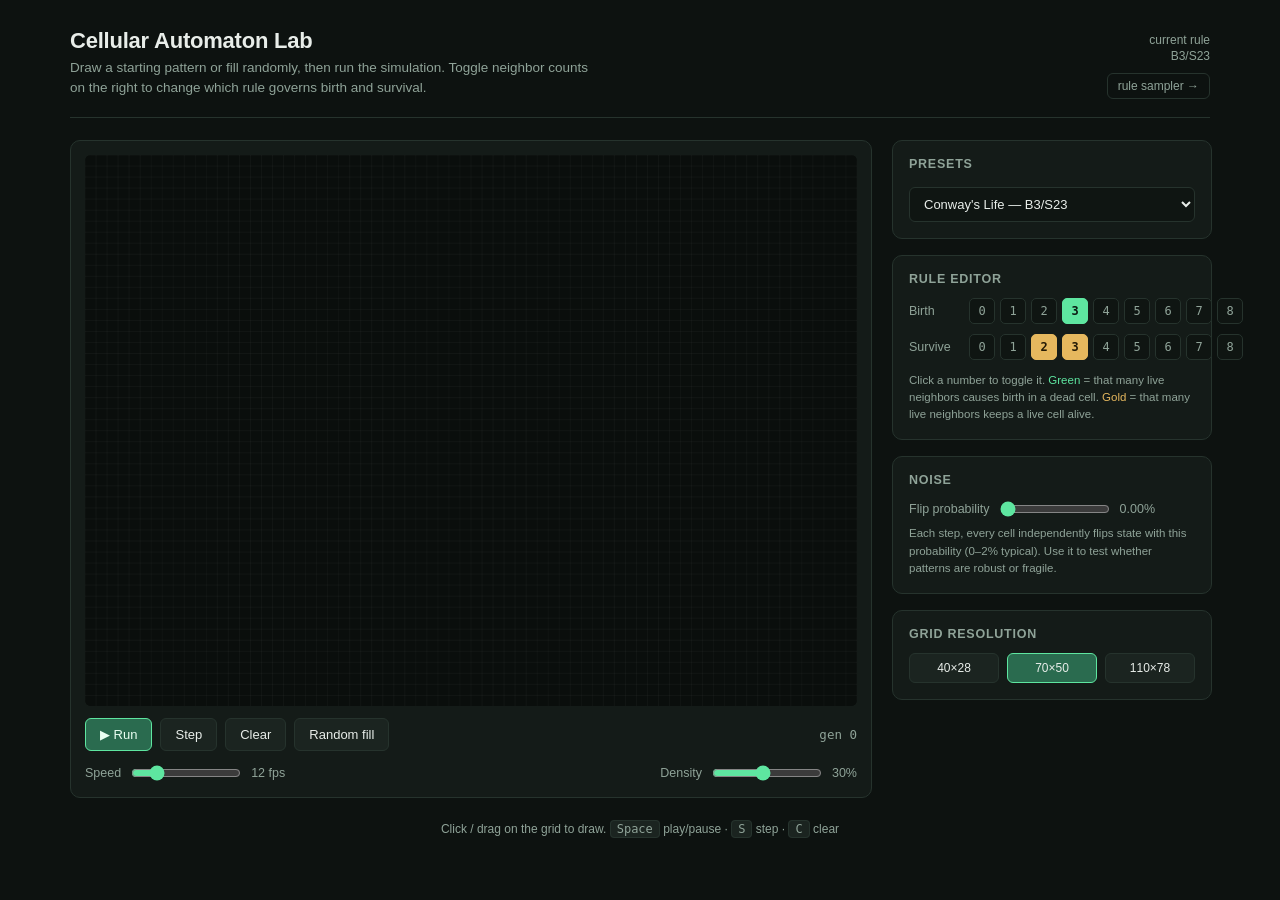
==== index.html @ 9a310e71 "Add files via upload" ====
<!DOCTYPE html>
<html lang="en">
<head>
<meta charset="UTF-8">
<meta name="viewport" content="width=device-width, initial-scale=1.0">
<title>Cellular Automaton Lab</title>
<style>
  :root{
    --bg:#0d1210;
    --panel:#141b18;
    --line:#26332d;
    --ink:#e8ede9;
    --dim:#8fa398;
    --live:#5ee6a0;
    --live-dim:#2a6b4f;
    --accent:#e6b85e;
    --danger:#e6725e;
    --mono:'JetBrains Mono', 'SFMono-Regular', Consolas, monospace;
    --sans:'Inter', -apple-system, sans-serif;
  }
  *{box-sizing:border-box;}
  html,body{
    margin:0;padding:0;background:var(--bg);color:var(--ink);
    font-family:var(--sans);
    -webkit-font-smoothing:antialiased;
  }
  a{color:var(--live);}
  .wrap{
    max-width:1180px;margin:0 auto;padding:28px 20px 60px;
  }
  header{
    display:flex;justify-content:space-between;align-items:flex-end;
    gap:20px;margin-bottom:22px;flex-wrap:wrap;
    border-bottom:1px solid var(--line);padding-bottom:18px;
  }
  h1{
    font-size:22px;font-weight:600;margin:0 0 4px;letter-spacing:-0.01em;
  }
  header p{margin:0;color:var(--dim);font-size:13.5px;max-width:520px;line-height:1.5;}
  .rule-readout{
    font-family:var(--mono);font-size:22px;color:var(--live);
    text-align:right;white-space:nowrap;
  }
  .rule-readout span{color:var(--dim);font-size:12px;display:block;font-family:var(--sans);margin-bottom:2px;}

  .layout{
    display:grid;grid-template-columns:1fr 320px;gap:20px;
  }
  @media (max-width:880px){ .layout{grid-template-columns:1fr;} }

  .board-panel{
    background:var(--panel);border:1px solid var(--line);border-radius:10px;
    padding:14px;
  }
  #board{
    width:100%;aspect-ratio:1.4/1;display:block;background:#0a0e0c;
    border-radius:6px;cursor:crosshair;touch-action:none;
  }
  .board-controls{
    display:flex;align-items:center;gap:8px;margin-top:12px;flex-wrap:wrap;
  }
  button{
    font-family:var(--sans);font-size:13px;font-weight:500;
    background:#1b2420;color:var(--ink);border:1px solid var(--line);
    padding:8px 14px;border-radius:6px;cursor:pointer;transition:background .12s;
  }
  button:hover{background:#232f29;}
  button:focus-visible{outline:2px solid var(--live);outline-offset:1px;}
  button.primary{background:var(--live-dim);border-color:var(--live);color:#eafff2;}
  button.primary:hover{background:#337a5c;}
  button.ghost{background:transparent;}
  .spacer{flex:1;}
  .speed-row{display:flex;align-items:center;gap:8px;font-size:12.5px;color:var(--dim);}
  input[type=range]{accent-color:var(--live);width:110px;}
  .gen-count{font-family:var(--mono);font-size:12.5px;color:var(--dim);}

  .side{display:flex;flex-direction:column;gap:16px;}
  .card{
    background:var(--panel);border:1px solid var(--line);border-radius:10px;padding:16px;
  }
  .card h2{font-size:12.5px;text-transform:uppercase;letter-spacing:.06em;color:var(--dim);margin:0 0 12px;font-weight:600;}

  .rule-grid{display:flex;flex-direction:column;gap:10px;}
  .rule-row{display:flex;align-items:center;gap:8px;}
  .rule-row .label{width:52px;font-size:12.5px;color:var(--dim);flex-shrink:0;}
  .count-btn{
    width:26px;height:26px;border-radius:5px;border:1px solid var(--line);
    background:#0f1512;color:var(--dim);font-family:var(--mono);font-size:12px;
    cursor:pointer;display:flex;align-items:center;justify-content:center;padding:0;
  }
  .count-btn.on-birth{background:var(--live);border-color:var(--live);color:#0a1a12;font-weight:700;}
  .count-btn.on-survive{background:var(--accent);border-color:var(--accent);color:#241a05;font-weight:700;}
  .count-btn:hover{border-color:var(--dim);}

  select{
    width:100%;background:#0f1512;color:var(--ink);border:1px solid var(--line);
    padding:8px 10px;border-radius:6px;font-family:var(--sans);font-size:13px;margin-top:4px;
  }

  .fill-row{display:flex;align-items:center;gap:10px;margin-top:10px;}
  .fill-row label{font-size:12.5px;color:var(--dim);white-space:nowrap;}

  .grid-size-row{display:flex;gap:8px;margin-top:10px;}
  .grid-size-row button{flex:1;font-size:12px;padding:7px;}
  .grid-size-row button.active{background:var(--live-dim);border-color:var(--live);}

  footer{margin-top:24px;color:var(--dim);font-size:12px;text-align:center;}
  .kbd{font-family:var(--mono);background:#1b2420;padding:1px 6px;border-radius:4px;border:1px solid var(--line);}
</style>
</head>
<body>
<div class="wrap">

  <header>
    <div>
      <h1>Cellular Automaton Lab</h1>
      <p>Draw a starting pattern or fill randomly, then run the simulation. Toggle neighbor counts on the right to change which rule governs birth and survival.</p>
    </div>
    <div style="text-align:right;">
      <div class="rule-readout"><span>current rule</span><span id="ruleText">B3/S23</span></div>
      <a href="sampler.html" style="font-size:12px;color:var(--dim);text-decoration:none;border:1px solid var(--line);padding:5px 10px;border-radius:6px;display:inline-block;margin-top:8px;">rule sampler →</a>
    </div>
  </header>

  <div class="layout">
    <div class="board-panel">
      <canvas id="board"></canvas>
      <div class="board-controls">
        <button class="primary" id="playBtn">▶ Run</button>
        <button id="stepBtn">Step</button>
        <button id="clearBtn">Clear</button>
        <button id="randomBtn">Random fill</button>
        <div class="spacer"></div>
        <span class="gen-count" id="genCount">gen 0</span>
      </div>
      <div class="board-controls">
        <div class="speed-row">
          <span>Speed</span>
          <input type="range" id="speed" min="1" max="60" value="12">
          <span id="speedLabel">12 fps</span>
        </div>
        <div class="spacer"></div>
        <div class="speed-row">
          <span>Density</span>
          <input type="range" id="density" min="5" max="60" value="30">
          <span id="densityLabel">30%</span>
        </div>
      </div>
    </div>

    <div class="side">
      <div class="card">
        <h2>Presets</h2>
        <select id="presetSelect">
          <option value="B3/S23">Conway's Life — B3/S23</option>
          <option value="B36/S23">HighLife — B36/S23</option>
          <option value="B2/S">Seeds — B2/S</option>
          <option value="B3678/S34678">Day & Night — B3678/S34678</option>
          <option value="B1/S12345">Replicator — B1/S12345</option>
          <option value="B3/S1234">Maze — B3/S1234</option>
          <option value="B368/S245">Morley — B368/S245</option>
          <option value="B2/S">Life without Death — B2/S</option>
          <option value="custom">Custom (see toggles below)</option>
        </select>
      </div>

      <div class="card">
        <h2>Rule editor</h2>
        <div class="rule-grid">
          <div class="rule-row">
            <span class="label">Birth</span>
            <div class="counts" id="birthCounts"></div>
          </div>
          <div class="rule-row">
            <span class="label">Survive</span>
            <div class="counts" id="surviveCounts"></div>
          </div>
        </div>
        <p style="font-size:11.5px;color:var(--dim);margin:12px 0 0;line-height:1.5;">
          Click a number to toggle it. <span style="color:var(--live)">Green</span> = that many live neighbors causes birth in a dead cell. <span style="color:var(--accent)">Gold</span> = that many live neighbors keeps a live cell alive.
        </p>
      </div>

      <div class="card">
        <h2>Noise</h2>
        <div class="speed-row" style="margin-bottom:6px;">
          <span>Flip probability</span>
          <input type="range" id="noise" min="0" max="500" value="0">
          <span id="noiseLabel">0.00%</span>
        </div>
        <p style="font-size:11.5px;color:var(--dim);margin:6px 0 0;line-height:1.5;">
          Each step, every cell independently flips state with this probability (0–2% typical). Use it to test whether patterns are robust or fragile.
        </p>
      </div>

      <div class="card">
        <h2>Grid resolution</h2>
        <div class="grid-size-row">
          <button data-size="40">40×28</button>
          <button data-size="70" class="active">70×50</button>
          <button data-size="110">110×78</button>
        </div>
      </div>
    </div>
  </div>

  <footer>Click / drag on the grid to draw. <span class="kbd">Space</span> play/pause · <span class="kbd">S</span> step · <span class="kbd">C</span> clear</footer>
</div>

<script>
(function(){
  const canvas = document.getElementById('board');
  const ctx = canvas.getContext('2d');
  let cols = 70, rows = 50;
  let cell;
  let grid = makeGrid(cols, rows);
  let running = false;
  let gen = 0;
  let lastTime = 0;
  let fps = 12;
  let rafId = null;
  let painting = false;
  let paintValue = 1;

  let birthSet = new Set([3]);
  let surviveSet = new Set([2,3]);
  let noiseP = 0; // probability [0,1] a cell flips each step

  function makeGrid(c,r){
    return new Uint8Array(c*r);
  }
  function idx(x,y){ return y*cols+x; }

  function resizeCanvas(){
    const rect = canvas.parentElement.getBoundingClientRect();
    const dpr = window.devicePixelRatio || 1;
    const cssW = rect.width - 28; // padding
    const cssH = cssW / 1.4;
    canvas.style.width = cssW+'px';
    canvas.style.height = cssH+'px';
    canvas.width = Math.floor(cssW*dpr);
    canvas.height = Math.floor(cssH*dpr);
    ctx.setTransform(dpr,0,0,dpr,0,0);
    cell = cssW/cols;
    draw();
  }

  function draw(){
    const w = canvas.width/(window.devicePixelRatio||1);
    const h = canvas.height/(window.devicePixelRatio||1);
    ctx.fillStyle = '#0a0e0c';
    ctx.fillRect(0,0,w,h);
    ctx.fillStyle = '#5ee6a0';
    for(let y=0;y<rows;y++){
      for(let x=0;x<cols;x++){
        if(grid[idx(x,y)]){
          ctx.fillRect(x*cell, y*cell, Math.ceil(cell)-0.5, Math.ceil(cell)-0.5);
        }
      }
    }
    // faint grid lines when cells are big
    if(cell > 8){
      ctx.strokeStyle = 'rgba(255,255,255,0.03)';
      ctx.lineWidth = 1;
      ctx.beginPath();
      for(let x=0;x<=cols;x++){ ctx.moveTo(x*cell,0); ctx.lineTo(x*cell,h); }
      for(let y=0;y<=rows;y++){ ctx.moveTo(0,y*cell); ctx.lineTo(w,y*cell); }
      ctx.stroke();
    }
  }

  function countNeighbors(g,x,y){
    let n=0;
    for(let dy=-1;dy<=1;dy++){
      for(let dx=-1;dx<=1;dx++){
        if(dx===0&&dy===0) continue;
        const nx=(x+dx+cols)%cols, ny=(y+dy+rows)%rows;
        n += g[idx(nx,ny)];
      }
    }
    return n;
  }

  function step(){
    const next = makeGrid(cols,rows);
    for(let y=0;y<rows;y++){
      for(let x=0;x<cols;x++){
        const alive = grid[idx(x,y)];
        const n = countNeighbors(grid,x,y);
        if(alive){
          next[idx(x,y)] = surviveSet.has(n) ? 1 : 0;
        } else {
          next[idx(x,y)] = birthSet.has(n) ? 1 : 0;
        }
      }
    }
    if(noiseP > 0){
      for(let i=0;i<next.length;i++){
        if(Math.random() < noiseP) next[i] = next[i] ? 0 : 1;
      }
    }
    grid = next;
    gen++;
    document.getElementById('genCount').textContent = 'gen '+gen;
    draw();
  }

  function loop(t){
    if(!running) return;
    if(t - lastTime >= 1000/fps){
      lastTime = t;
      step();
    }
    rafId = requestAnimationFrame(loop);
  }

  function setRunning(v){
    running = v;
    document.getElementById('playBtn').textContent = running ? '⏸ Pause' : '▶ Run';
    if(running){ rafId = requestAnimationFrame(loop); }
    else if(rafId){ cancelAnimationFrame(rafId); }
  }

  // --- painting ---
  function canvasToCell(clientX, clientY){
    const rect = canvas.getBoundingClientRect();
    const x = Math.floor((clientX-rect.left)/cell);
    const y = Math.floor((clientY-rect.top)/cell);
    return [x,y];
  }
  function paintAt(clientX, clientY){
    const [x,y] = canvasToCell(clientX, clientY);
    if(x<0||y<0||x>=cols||y>=rows) return;
    grid[idx(x,y)] = paintValue;
    draw();
  }
  canvas.addEventListener('pointerdown', e=>{
    painting = true;
    const [x,y] = canvasToCell(e.clientX, e.clientY);
    if(x>=0&&y>=0&&x<cols&&y<rows){
      paintValue = grid[idx(x,y)] ? 0 : 1;
      paintAt(e.clientX,e.clientY);
    }
    canvas.setPointerCapture(e.pointerId);
  });
  canvas.addEventListener('pointermove', e=>{ if(painting) paintAt(e.clientX,e.clientY); });
  window.addEventListener('pointerup', ()=>{ painting=false; });

  // --- controls ---
  document.getElementById('playBtn').addEventListener('click', ()=> setRunning(!running));
  document.getElementById('stepBtn').addEventListener('click', ()=>{ if(!running) step(); });
  document.getElementById('clearBtn').addEventListener('click', ()=>{
    grid = makeGrid(cols,rows); gen=0;
    document.getElementById('genCount').textContent='gen 0';
    draw();
  });
  document.getElementById('randomBtn').addEventListener('click', ()=>{
    const density = document.getElementById('density').value/100;
    for(let i=0;i<grid.length;i++){ grid[i] = Math.random()<density ? 1:0; }
    gen=0; document.getElementById('genCount').textContent='gen 0';
    draw();
  });
  document.getElementById('speed').addEventListener('input', e=>{
    fps = +e.target.value;
    document.getElementById('speedLabel').textContent = fps+' fps';
  });
  document.getElementById('density').addEventListener('input', e=>{
    document.getElementById('densityLabel').textContent = e.target.value+'%';
  });
  document.getElementById('noise').addEventListener('input', e=>{
    const pct = (+e.target.value)/100; // 0-5.00
    noiseP = pct/100;
    document.getElementById('noiseLabel').textContent = pct.toFixed(2)+'%';
  });

  document.querySelectorAll('.grid-size-row button').forEach(btn=>{
    btn.addEventListener('click', ()=>{
      document.querySelectorAll('.grid-size-row button').forEach(b=>b.classList.remove('active'));
      btn.classList.add('active');
      const s = +btn.dataset.size;
      cols = s; rows = Math.round(s*50/70);
      grid = makeGrid(cols,rows); gen=0;
      document.getElementById('genCount').textContent='gen 0';
      resizeCanvas();
    });
  });

  window.addEventListener('keydown', e=>{
    if(e.target.tagName==='SELECT') return;
    if(e.code==='Space'){ e.preventDefault(); setRunning(!running); }
    if(e.key==='s'||e.key==='S'){ if(!running) step(); }
    if(e.key==='c'||e.key==='C'){ grid=makeGrid(cols,rows); gen=0; document.getElementById('genCount').textContent='gen 0'; draw(); }
  });

  // --- rule editor ---
  const birthDiv = document.getElementById('birthCounts');
  const surviveDiv = document.getElementById('surviveCounts');
  function buildCountButtons(container, set, cls){
    container.innerHTML='';
    container.style.display='flex';
    container.style.gap='5px';
    for(let n=0;n<=8;n++){
      const b = document.createElement('button');
      b.className='count-btn'+(set.has(n)?(' '+cls):'');
      b.textContent=n;
      b.addEventListener('click', ()=>{
        if(set.has(n)) set.delete(n); else set.add(n);
        buildCountButtons(container,set,cls);
        syncRuleText();
        document.getElementById('presetSelect').value='custom';
      });
      container.appendChild(b);
    }
  }
  function ruleString(){
    const b = [...birthSet].sort().join('');
    const s = [...surviveSet].sort().join('');
    return 'B'+b+'/S'+s;
  }
  function syncRuleText(){
    document.getElementById('ruleText').textContent = ruleString();
  }
  function applyRuleString(str){
    const m = str.match(/^B(\d*)\/S(\d*)$/);
    if(!m) return;
    birthSet = new Set(m[1].split('').filter(Boolean).map(Number));
    surviveSet = new Set(m[2].split('').filter(Boolean).map(Number));
    buildCountButtons(birthDiv, birthSet, 'on-birth');
    buildCountButtons(surviveDiv, surviveSet, 'on-survive');
    syncRuleText();
  }
  document.getElementById('presetSelect').addEventListener('change', e=>{
    if(e.target.value!=='custom') applyRuleString(e.target.value);
  });

  applyRuleString('B3/S23');
  buildCountButtons(birthDiv, birthSet, 'on-birth');
  buildCountButtons(surviveDiv, surviveSet, 'on-survive');

  window.addEventListener('resize', resizeCanvas);
  resizeCanvas();
})();
</script>
</body>
</html>
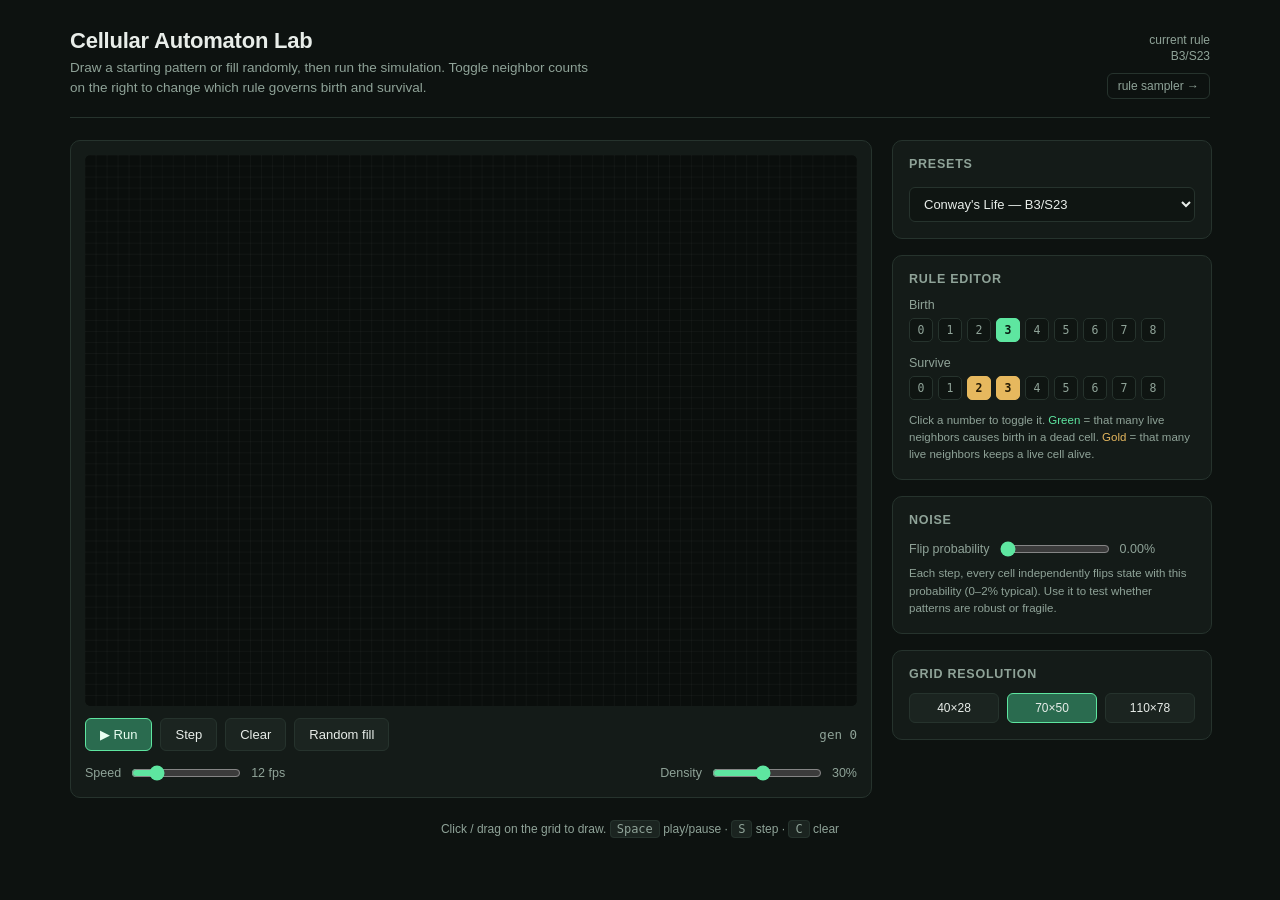
==== commit b467c7b8: "Adjust rule control styling" ====
--- a/index.html
+++ b/index.html
@@ -80,13 +80,14 @@
   }
   .card h2{font-size:12.5px;text-transform:uppercase;letter-spacing:.06em;color:var(--dim);margin:0 0 12px;font-weight:600;}
 
-  .rule-grid{display:flex;flex-direction:column;gap:10px;}
-  .rule-row{display:flex;align-items:center;gap:8px;}
-  .rule-row .label{width:52px;font-size:12.5px;color:var(--dim);flex-shrink:0;}
+  .rule-grid{display:flex;flex-direction:column;gap:14px;}
+  .rule-row{display:flex;flex-direction:column;gap:6px;}
+  .rule-row .label{font-size:12.5px;color:var(--dim);flex-shrink:0;}
+  .counts{display:flex;flex-wrap:wrap;gap:5px;}
   .count-btn{
-    width:26px;height:26px;border-radius:5px;border:1px solid var(--line);
-    background:#0f1512;color:var(--dim);font-family:var(--mono);font-size:12px;
-    cursor:pointer;display:flex;align-items:center;justify-content:center;padding:0;
+    width:24px;height:24px;border-radius:5px;border:1px solid var(--line);
+    background:#0f1512;color:var(--dim);font-family:var(--mono);font-size:11.5px;
+    cursor:pointer;display:flex;align-items:center;justify-content:center;padding:0;flex-shrink:0;
   }
   .count-btn.on-birth{background:var(--live);border-color:var(--live);color:#0a1a12;font-weight:700;}
   .count-btn.on-survive{background:var(--accent);border-color:var(--accent);color:#241a05;font-weight:700;}
@@ -442,4 +443,4 @@
 })();
 </script>
 </body>
-</html>
+</html>
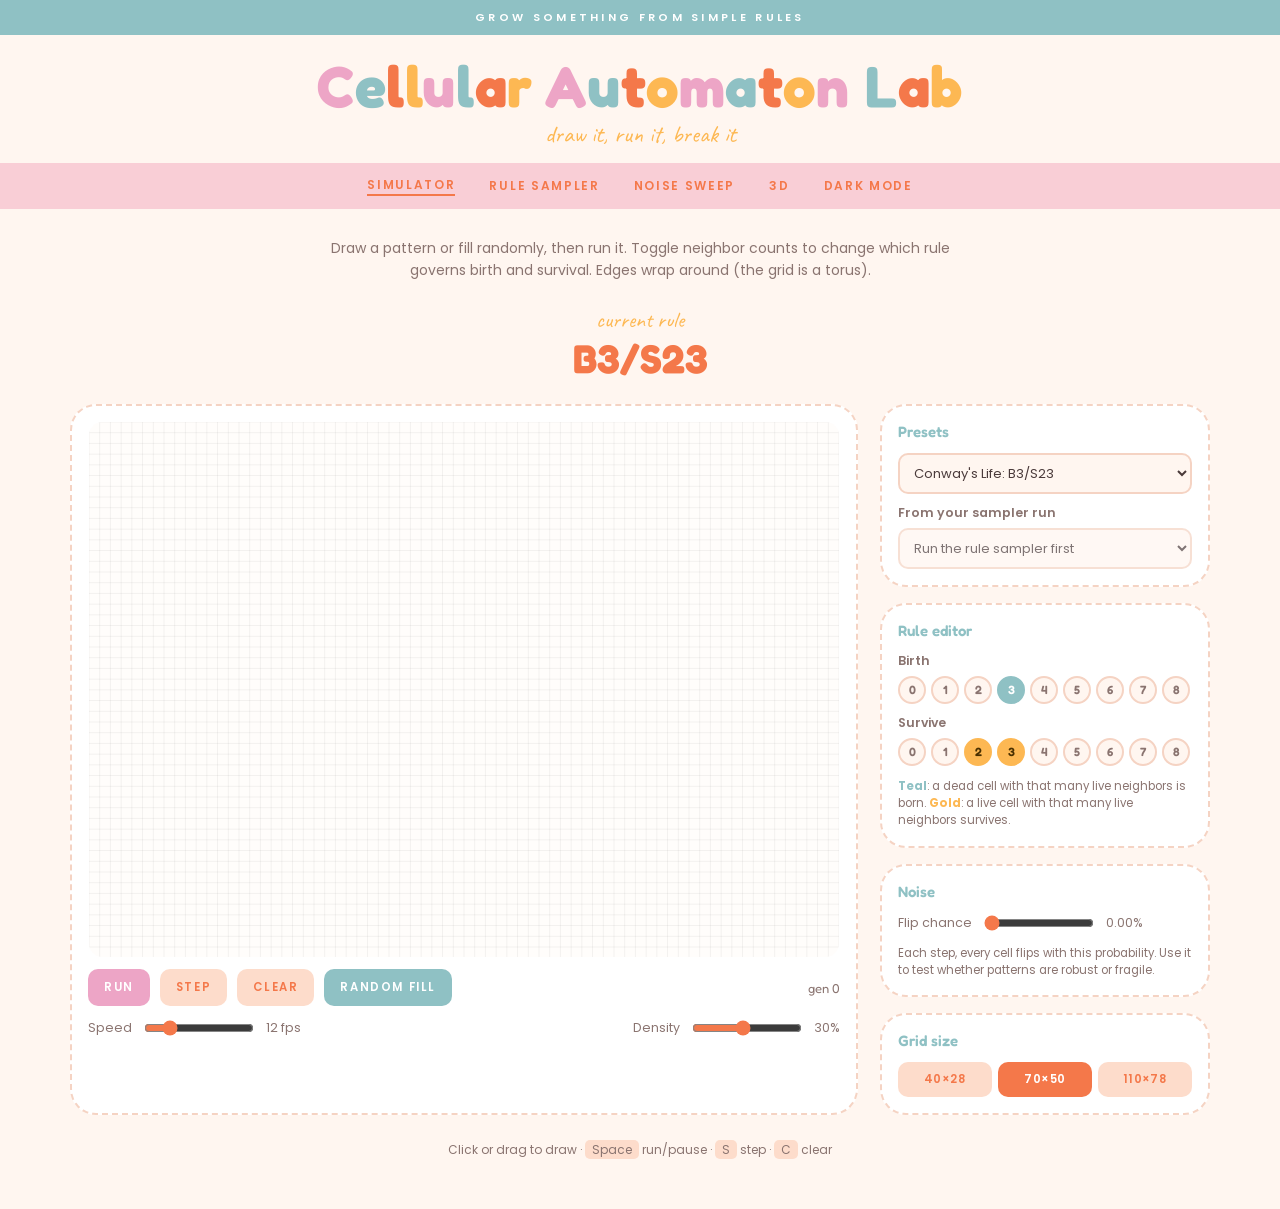
==== commit 64c64650: "Add files via upload" ====
--- a/index.html
+++ b/index.html
@@ -2,445 +2,139 @@
 <html lang="en">
 <head>
 <meta charset="UTF-8">
-<meta name="viewport" content="width=device-width, initial-scale=1.0">
+<meta name="viewport" content="width=device-width, initial-scale=1">
 <title>Cellular Automaton Lab</title>
-<style>
-  :root{
-    --bg:#0d1210;
-    --panel:#141b18;
-    --line:#26332d;
-    --ink:#e8ede9;
-    --dim:#8fa398;
-    --live:#5ee6a0;
-    --live-dim:#2a6b4f;
-    --accent:#e6b85e;
-    --danger:#e6725e;
-    --mono:'JetBrains Mono', 'SFMono-Regular', Consolas, monospace;
-    --sans:'Inter', -apple-system, sans-serif;
-  }
-  *{box-sizing:border-box;}
-  html,body{
-    margin:0;padding:0;background:var(--bg);color:var(--ink);
-    font-family:var(--sans);
-    -webkit-font-smoothing:antialiased;
-  }
-  a{color:var(--live);}
-  .wrap{
-    max-width:1180px;margin:0 auto;padding:28px 20px 60px;
-  }
-  header{
-    display:flex;justify-content:space-between;align-items:flex-end;
-    gap:20px;margin-bottom:22px;flex-wrap:wrap;
-    border-bottom:1px solid var(--line);padding-bottom:18px;
-  }
-  h1{
-    font-size:22px;font-weight:600;margin:0 0 4px;letter-spacing:-0.01em;
-  }
-  header p{margin:0;color:var(--dim);font-size:13.5px;max-width:520px;line-height:1.5;}
-  .rule-readout{
-    font-family:var(--mono);font-size:22px;color:var(--live);
-    text-align:right;white-space:nowrap;
-  }
-  .rule-readout span{color:var(--dim);font-size:12px;display:block;font-family:var(--sans);margin-bottom:2px;}
-
-  .layout{
-    display:grid;grid-template-columns:1fr 320px;gap:20px;
-  }
-  @media (max-width:880px){ .layout{grid-template-columns:1fr;} }
-
-  .board-panel{
-    background:var(--panel);border:1px solid var(--line);border-radius:10px;
-    padding:14px;
-  }
-  #board{
-    width:100%;aspect-ratio:1.4/1;display:block;background:#0a0e0c;
-    border-radius:6px;cursor:crosshair;touch-action:none;
-  }
-  .board-controls{
-    display:flex;align-items:center;gap:8px;margin-top:12px;flex-wrap:wrap;
-  }
-  button{
-    font-family:var(--sans);font-size:13px;font-weight:500;
-    background:#1b2420;color:var(--ink);border:1px solid var(--line);
-    padding:8px 14px;border-radius:6px;cursor:pointer;transition:background .12s;
-  }
-  button:hover{background:#232f29;}
-  button:focus-visible{outline:2px solid var(--live);outline-offset:1px;}
-  button.primary{background:var(--live-dim);border-color:var(--live);color:#eafff2;}
-  button.primary:hover{background:#337a5c;}
-  button.ghost{background:transparent;}
-  .spacer{flex:1;}
-  .speed-row{display:flex;align-items:center;gap:8px;font-size:12.5px;color:var(--dim);}
-  input[type=range]{accent-color:var(--live);width:110px;}
-  .gen-count{font-family:var(--mono);font-size:12.5px;color:var(--dim);}
-
-  .side{display:flex;flex-direction:column;gap:16px;}
-  .card{
-    background:var(--panel);border:1px solid var(--line);border-radius:10px;padding:16px;
-  }
-  .card h2{font-size:12.5px;text-transform:uppercase;letter-spacing:.06em;color:var(--dim);margin:0 0 12px;font-weight:600;}
-
-  .rule-grid{display:flex;flex-direction:column;gap:14px;}
-  .rule-row{display:flex;flex-direction:column;gap:6px;}
-  .rule-row .label{font-size:12.5px;color:var(--dim);flex-shrink:0;}
-  .counts{display:flex;flex-wrap:wrap;gap:5px;}
-  .count-btn{
-    width:24px;height:24px;border-radius:5px;border:1px solid var(--line);
-    background:#0f1512;color:var(--dim);font-family:var(--mono);font-size:11.5px;
-    cursor:pointer;display:flex;align-items:center;justify-content:center;padding:0;flex-shrink:0;
-  }
-  .count-btn.on-birth{background:var(--live);border-color:var(--live);color:#0a1a12;font-weight:700;}
-  .count-btn.on-survive{background:var(--accent);border-color:var(--accent);color:#241a05;font-weight:700;}
-  .count-btn:hover{border-color:var(--dim);}
-
-  select{
-    width:100%;background:#0f1512;color:var(--ink);border:1px solid var(--line);
-    padding:8px 10px;border-radius:6px;font-family:var(--sans);font-size:13px;margin-top:4px;
-  }
-
-  .fill-row{display:flex;align-items:center;gap:10px;margin-top:10px;}
-  .fill-row label{font-size:12.5px;color:var(--dim);white-space:nowrap;}
-
-  .grid-size-row{display:flex;gap:8px;margin-top:10px;}
-  .grid-size-row button{flex:1;font-size:12px;padding:7px;}
-  .grid-size-row button.active{background:var(--live-dim);border-color:var(--live);}
-
-  footer{margin-top:24px;color:var(--dim);font-size:12px;text-align:center;}
-  .kbd{font-family:var(--mono);background:#1b2420;padding:1px 6px;border-radius:4px;border:1px solid var(--line);}
-</style>
+<link href="https://fonts.googleapis.com/css2?family=Caveat:wght@600&family=Fredoka:wght@500;700&family=Poppins:wght@400;600&display=swap" rel="stylesheet">
+<link rel="stylesheet" href="style.css">
+<script src="shared.js"></script>
 </head>
 <body>
+<div class="top">Grow something from simple rules</div>
+<div class="brand"><h1 class="rainbow">Cellular Automaton Lab</h1><p class="script">draw it, run it, break it</p></div>
+<nav><a class="on" href="index.html">Simulator</a><a href="sampler.html">Rule sampler</a><a href="noise.html">Noise sweep</a><a href="3d.html">3D</a><button id="themeBtn">Dark mode</button></nav>
 <div class="wrap">
-
-  <header>
-    <div>
-      <h1>Cellular Automaton Lab</h1>
-      <p>Draw a starting pattern or fill randomly, then run the simulation. Toggle neighbor counts on the right to change which rule governs birth and survival.</p>
-    </div>
-    <div style="text-align:right;">
-      <div class="rule-readout"><span>current rule</span><span id="ruleText">B3/S23</span></div>
-      <a href="sampler.html" style="font-size:12px;color:var(--dim);text-decoration:none;border:1px solid var(--line);padding:5px 10px;border-radius:6px;display:inline-block;margin-top:8px;">rule sampler →</a>
-    </div>
-  </header>
-
+  <p class="intro">Draw a pattern or fill randomly, then run it. Toggle neighbor counts to change which rule governs birth and survival. Edges wrap around (the grid is a torus).</p>
+  <div class="rule-readout"><span class="lbl">current rule</span><span id="ruleText">B3/S23</span></div>
   <div class="layout">
     <div class="board-panel">
       <canvas id="board"></canvas>
-      <div class="board-controls">
-        <button class="primary" id="playBtn">▶ Run</button>
-        <button id="stepBtn">Step</button>
-        <button id="clearBtn">Clear</button>
-        <button id="randomBtn">Random fill</button>
-        <div class="spacer"></div>
-        <span class="gen-count" id="genCount">gen 0</span>
+      <div class="row">
+        <button class="btn primary" id="playBtn">Run</button>
+        <button class="btn" id="stepBtn">Step</button>
+        <button class="btn" id="clearBtn">Clear</button>
+        <button class="btn teal" id="randomBtn">Random fill</button>
+        <span class="sp"></span><span class="mono" id="genCount">gen 0</span>
       </div>
-      <div class="board-controls">
-        <div class="speed-row">
-          <span>Speed</span>
-          <input type="range" id="speed" min="1" max="60" value="12">
-          <span id="speedLabel">12 fps</span>
-        </div>
-        <div class="spacer"></div>
-        <div class="speed-row">
-          <span>Density</span>
-          <input type="range" id="density" min="5" max="60" value="30">
-          <span id="densityLabel">30%</span>
-        </div>
+      <div class="row">
+        Speed <input type="range" id="speed" min="1" max="60" value="12"><span id="speedLabel">12 fps</span>
+        <span class="sp"></span>
+        Density <input type="range" id="density" min="5" max="60" value="30"><span id="densityLabel">30%</span>
       </div>
     </div>
-
     <div class="side">
-      <div class="card">
-        <h2>Presets</h2>
+      <div class="card"><h2>Presets</h2>
         <select id="presetSelect">
-          <option value="B3/S23">Conway's Life — B3/S23</option>
-          <option value="B36/S23">HighLife — B36/S23</option>
-          <option value="B2/S">Seeds — B2/S</option>
-          <option value="B3678/S34678">Day & Night — B3678/S34678</option>
-          <option value="B1/S12345">Replicator — B1/S12345</option>
-          <option value="B3/S1234">Maze — B3/S1234</option>
-          <option value="B368/S245">Morley — B368/S245</option>
-          <option value="B2/S">Life without Death — B2/S</option>
-          <option value="custom">Custom (see toggles below)</option>
+          <option value="B3/S23">Conway's Life: B3/S23</option>
+          <option value="B36/S23">HighLife: B36/S23</option>
+          <option value="B2/S">Seeds: B2/S</option>
+          <option value="B3678/S34678">Day &amp; Night: B3678/S34678</option>
+          <option value="B1357/S1357">Replicator: B1357/S1357</option>
+          <option value="B3/S12345">Maze: B3/S12345</option>
+          <option value="B3/S1234">Mazectric: B3/S1234</option>
+          <option value="B368/S245">Morley: B368/S245</option>
+          <option value="B3/S012345678">Life without Death: B3/S012345678</option>
+          <option value="custom">Custom (use the toggles)</option>
         </select>
+        <div class="lab">From your sampler run</div>
+        <select id="sampleSelect"></select>
       </div>
-
-      <div class="card">
-        <h2>Rule editor</h2>
-        <div class="rule-grid">
-          <div class="rule-row">
-            <span class="label">Birth</span>
-            <div class="counts" id="birthCounts"></div>
-          </div>
-          <div class="rule-row">
-            <span class="label">Survive</span>
-            <div class="counts" id="surviveCounts"></div>
-          </div>
-        </div>
-        <p style="font-size:11.5px;color:var(--dim);margin:12px 0 0;line-height:1.5;">
-          Click a number to toggle it. <span style="color:var(--live)">Green</span> = that many live neighbors causes birth in a dead cell. <span style="color:var(--accent)">Gold</span> = that many live neighbors keeps a live cell alive.
-        </p>
+      <div class="card"><h2>Rule editor</h2>
+        <div class="lab" style="margin-top:0">Birth</div><div class="counts" id="birthCounts"></div>
+        <div class="lab">Survive</div><div class="counts" id="surviveCounts"></div>
+        <p class="note"><b style="color:var(--teal)">Teal</b>: a dead cell with that many live neighbors is born. <b style="color:var(--yellow)">Gold</b>: a live cell with that many live neighbors survives.</p>
       </div>
-
-      <div class="card">
-        <h2>Noise</h2>
-        <div class="speed-row" style="margin-bottom:6px;">
-          <span>Flip probability</span>
-          <input type="range" id="noise" min="0" max="500" value="0">
-          <span id="noiseLabel">0.00%</span>
-        </div>
-        <p style="font-size:11.5px;color:var(--dim);margin:6px 0 0;line-height:1.5;">
-          Each step, every cell independently flips state with this probability (0–2% typical). Use it to test whether patterns are robust or fragile.
-        </p>
+      <div class="card"><h2>Noise</h2>
+        <div class="row" style="margin-top:0">Flip chance <input type="range" id="noise" min="0" max="500" value="0"><span id="noiseLabel">0.00%</span></div>
+        <p class="note">Each step, every cell flips with this probability. Use it to test whether patterns are robust or fragile.</p>
       </div>
-
-      <div class="card">
-        <h2>Grid resolution</h2>
-        <div class="grid-size-row">
-          <button data-size="40">40×28</button>
-          <button data-size="70" class="active">70×50</button>
-          <button data-size="110">110×78</button>
-        </div>
+      <div class="card"><h2>Grid size</h2>
+        <div class="seg" id="sizes"><button class="btn" data-c="40" data-r="28">40×28</button><button class="btn on" data-c="70" data-r="50">70×50</button><button class="btn" data-c="110" data-r="78">110×78</button></div>
       </div>
     </div>
   </div>
-
-  <footer>Click / drag on the grid to draw. <span class="kbd">Space</span> play/pause · <span class="kbd">S</span> step · <span class="kbd">C</span> clear</footer>
+  <footer>Click or drag to draw · <span class="kbd">Space</span> run/pause · <span class="kbd">S</span> step · <span class="kbd">C</span> clear</footer>
 </div>
-
 <script>
-(function(){
-  const canvas = document.getElementById('board');
-  const ctx = canvas.getContext('2d');
-  let cols = 70, rows = 50;
-  let cell;
-  let grid = makeGrid(cols, rows);
-  let running = false;
-  let gen = 0;
-  let lastTime = 0;
-  let fps = 12;
-  let rafId = null;
-  let painting = false;
-  let paintValue = 1;
-
-  let birthSet = new Set([3]);
-  let surviveSet = new Set([2,3]);
-  let noiseP = 0; // probability [0,1] a cell flips each step
-
-  function makeGrid(c,r){
-    return new Uint8Array(c*r);
-  }
-  function idx(x,y){ return y*cols+x; }
-
-  function resizeCanvas(){
-    const rect = canvas.parentElement.getBoundingClientRect();
-    const dpr = window.devicePixelRatio || 1;
-    const cssW = rect.width - 28; // padding
-    const cssH = cssW / 1.4;
-    canvas.style.width = cssW+'px';
-    canvas.style.height = cssH+'px';
-    canvas.width = Math.floor(cssW*dpr);
-    canvas.height = Math.floor(cssH*dpr);
-    ctx.setTransform(dpr,0,0,dpr,0,0);
-    cell = cssW/cols;
-    draw();
-  }
-
-  function draw(){
-    const w = canvas.width/(window.devicePixelRatio||1);
-    const h = canvas.height/(window.devicePixelRatio||1);
-    ctx.fillStyle = '#0a0e0c';
-    ctx.fillRect(0,0,w,h);
-    ctx.fillStyle = '#5ee6a0';
-    for(let y=0;y<rows;y++){
-      for(let x=0;x<cols;x++){
-        if(grid[idx(x,y)]){
-          ctx.fillRect(x*cell, y*cell, Math.ceil(cell)-0.5, Math.ceil(cell)-0.5);
-        }
-      }
-    }
-    // faint grid lines when cells are big
-    if(cell > 8){
-      ctx.strokeStyle = 'rgba(255,255,255,0.03)';
-      ctx.lineWidth = 1;
-      ctx.beginPath();
-      for(let x=0;x<=cols;x++){ ctx.moveTo(x*cell,0); ctx.lineTo(x*cell,h); }
-      for(let y=0;y<=rows;y++){ ctx.moveTo(0,y*cell); ctx.lineTo(w,y*cell); }
-      ctx.stroke();
-    }
-  }
-
-  function countNeighbors(g,x,y){
-    let n=0;
-    for(let dy=-1;dy<=1;dy++){
-      for(let dx=-1;dx<=1;dx++){
-        if(dx===0&&dy===0) continue;
-        const nx=(x+dx+cols)%cols, ny=(y+dy+rows)%rows;
-        n += g[idx(nx,ny)];
-      }
-    }
-    return n;
-  }
-
-  function step(){
-    const next = makeGrid(cols,rows);
-    for(let y=0;y<rows;y++){
-      for(let x=0;x<cols;x++){
-        const alive = grid[idx(x,y)];
-        const n = countNeighbors(grid,x,y);
-        if(alive){
-          next[idx(x,y)] = surviveSet.has(n) ? 1 : 0;
-        } else {
-          next[idx(x,y)] = birthSet.has(n) ? 1 : 0;
-        }
-      }
-    }
-    if(noiseP > 0){
-      for(let i=0;i<next.length;i++){
-        if(Math.random() < noiseP) next[i] = next[i] ? 0 : 1;
-      }
-    }
-    grid = next;
-    gen++;
-    document.getElementById('genCount').textContent = 'gen '+gen;
-    draw();
-  }
-
-  function loop(t){
-    if(!running) return;
-    if(t - lastTime >= 1000/fps){
-      lastTime = t;
-      step();
-    }
-    rafId = requestAnimationFrame(loop);
-  }
-
-  function setRunning(v){
-    running = v;
-    document.getElementById('playBtn').textContent = running ? '⏸ Pause' : '▶ Run';
-    if(running){ rafId = requestAnimationFrame(loop); }
-    else if(rafId){ cancelAnimationFrame(rafId); }
-  }
-
-  // --- painting ---
-  function canvasToCell(clientX, clientY){
-    const rect = canvas.getBoundingClientRect();
-    const x = Math.floor((clientX-rect.left)/cell);
-    const y = Math.floor((clientY-rect.top)/cell);
-    return [x,y];
-  }
-  function paintAt(clientX, clientY){
-    const [x,y] = canvasToCell(clientX, clientY);
-    if(x<0||y<0||x>=cols||y>=rows) return;
-    grid[idx(x,y)] = paintValue;
-    draw();
-  }
-  canvas.addEventListener('pointerdown', e=>{
-    painting = true;
-    const [x,y] = canvasToCell(e.clientX, e.clientY);
-    if(x>=0&&y>=0&&x<cols&&y<rows){
-      paintValue = grid[idx(x,y)] ? 0 : 1;
-      paintAt(e.clientX,e.clientY);
-    }
-    canvas.setPointerCapture(e.pointerId);
-  });
-  canvas.addEventListener('pointermove', e=>{ if(painting) paintAt(e.clientX,e.clientY); });
-  window.addEventListener('pointerup', ()=>{ painting=false; });
-
-  // --- controls ---
-  document.getElementById('playBtn').addEventListener('click', ()=> setRunning(!running));
-  document.getElementById('stepBtn').addEventListener('click', ()=>{ if(!running) step(); });
-  document.getElementById('clearBtn').addEventListener('click', ()=>{
-    grid = makeGrid(cols,rows); gen=0;
-    document.getElementById('genCount').textContent='gen 0';
-    draw();
-  });
-  document.getElementById('randomBtn').addEventListener('click', ()=>{
-    const density = document.getElementById('density').value/100;
-    for(let i=0;i<grid.length;i++){ grid[i] = Math.random()<density ? 1:0; }
-    gen=0; document.getElementById('genCount').textContent='gen 0';
-    draw();
-  });
-  document.getElementById('speed').addEventListener('input', e=>{
-    fps = +e.target.value;
-    document.getElementById('speedLabel').textContent = fps+' fps';
-  });
-  document.getElementById('density').addEventListener('input', e=>{
-    document.getElementById('densityLabel').textContent = e.target.value+'%';
-  });
-  document.getElementById('noise').addEventListener('input', e=>{
-    const pct = (+e.target.value)/100; // 0-5.00
-    noiseP = pct/100;
-    document.getElementById('noiseLabel').textContent = pct.toFixed(2)+'%';
-  });
-
-  document.querySelectorAll('.grid-size-row button').forEach(btn=>{
-    btn.addEventListener('click', ()=>{
-      document.querySelectorAll('.grid-size-row button').forEach(b=>b.classList.remove('active'));
-      btn.classList.add('active');
-      const s = +btn.dataset.size;
-      cols = s; rows = Math.round(s*50/70);
-      grid = makeGrid(cols,rows); gen=0;
-      document.getElementById('genCount').textContent='gen 0';
-      resizeCanvas();
-    });
-  });
-
-  window.addEventListener('keydown', e=>{
-    if(e.target.tagName==='SELECT') return;
-    if(e.code==='Space'){ e.preventDefault(); setRunning(!running); }
-    if(e.key==='s'||e.key==='S'){ if(!running) step(); }
-    if(e.key==='c'||e.key==='C'){ grid=makeGrid(cols,rows); gen=0; document.getElementById('genCount').textContent='gen 0'; draw(); }
-  });
-
-  // --- rule editor ---
-  const birthDiv = document.getElementById('birthCounts');
-  const surviveDiv = document.getElementById('surviveCounts');
-  function buildCountButtons(container, set, cls){
-    container.innerHTML='';
-    container.style.display='flex';
-    container.style.gap='5px';
-    for(let n=0;n<=8;n++){
-      const b = document.createElement('button');
-      b.className='count-btn'+(set.has(n)?(' '+cls):'');
-      b.textContent=n;
-      b.addEventListener('click', ()=>{
-        if(set.has(n)) set.delete(n); else set.add(n);
-        buildCountButtons(container,set,cls);
-        syncRuleText();
-        document.getElementById('presetSelect').value='custom';
-      });
-      container.appendChild(b);
-    }
-  }
-  function ruleString(){
-    const b = [...birthSet].sort().join('');
-    const s = [...surviveSet].sort().join('');
-    return 'B'+b+'/S'+s;
-  }
-  function syncRuleText(){
-    document.getElementById('ruleText').textContent = ruleString();
-  }
-  function applyRuleString(str){
-    const m = str.match(/^B(\d*)\/S(\d*)$/);
-    if(!m) return;
-    birthSet = new Set(m[1].split('').filter(Boolean).map(Number));
-    surviveSet = new Set(m[2].split('').filter(Boolean).map(Number));
-    buildCountButtons(birthDiv, birthSet, 'on-birth');
-    buildCountButtons(surviveDiv, surviveSet, 'on-survive');
-    syncRuleText();
-  }
-  document.getElementById('presetSelect').addEventListener('change', e=>{
-    if(e.target.value!=='custom') applyRuleString(e.target.value);
-  });
-
-  applyRuleString('B3/S23');
-  buildCountButtons(birthDiv, birthSet, 'on-birth');
-  buildCountButtons(surviveDiv, surviveSet, 'on-survive');
-
-  window.addEventListener('resize', resizeCanvas);
-  resizeCanvas();
+(()=>{
+const $=id=>document.getElementById(id),cv=$('board'),ctx=cv.getContext('2d');
+let cols=70,rows=50,cell,W,H,grid=new Uint8Array(cols*rows),running=false,gen=0,last=0,fps=12,raf,painting=false,pv=1,B=new Set([3]),S=new Set([2,3]),noise=0,col={};
+const idx=(x,y)=>y*cols+x,gc=()=>$('genCount').textContent='gen '+gen;
+function colors(){col={live:CA.css('--live'),bg:CA.css('--canvas'),grid:CA.css('--grid')}}
+function resize(){const d=devicePixelRatio||1;W=cv.parentElement.clientWidth-34;cell=W/cols;H=cell*rows;
+  cv.style.width=W+'px';cv.style.height=H+'px';cv.width=W*d;cv.height=H*d;ctx.setTransform(d,0,0,d,0,0);draw()}
+function draw(){
+  ctx.fillStyle=col.bg;ctx.fillRect(0,0,W,H);ctx.fillStyle=col.live;
+  for(let y=0;y<rows;y++)for(let x=0;x<cols;x++)if(grid[idx(x,y)])ctx.fillRect(x*cell,y*cell,cell-(cell>6?1:0),cell-(cell>6?1:0));
+  if(cell>8){ctx.strokeStyle=col.grid;ctx.beginPath();
+    for(let x=0;x<=cols;x++){ctx.moveTo(x*cell,0);ctx.lineTo(x*cell,H)}
+    for(let y=0;y<=rows;y++){ctx.moveTo(0,y*cell);ctx.lineTo(W,y*cell)}
+    ctx.stroke()}}
+function step(){
+  const n=CA.step(grid,cols,rows,B,S);
+  if(noise>0)for(let i=0;i<n.length;i++)if(Math.random()<noise)n[i]^=1;
+  grid=n;gen++;gc();draw()}
+function loop(t){if(!running)return;if(t-last>=1000/fps){last=t;step()}raf=requestAnimationFrame(loop)}
+function run(v){running=v;$('playBtn').textContent=v?'Pause':'Run';if(v)raf=requestAnimationFrame(loop);else cancelAnimationFrame(raf)}
+function reset(g){grid=g||new Uint8Array(cols*rows);gen=0;gc();draw()}
+// painting
+const at=e=>{const r=cv.getBoundingClientRect();return[Math.floor((e.clientX-r.left)/cell),Math.floor((e.clientY-r.top)/cell)]};
+function paint(e){const[x,y]=at(e);if(x<0||y<0||x>=cols||y>=rows)return;grid[idx(x,y)]=pv;draw()}
+cv.addEventListener('pointerdown',e=>{painting=true;const[x,y]=at(e);if(x>=0&&y>=0&&x<cols&&y<rows)pv=grid[idx(x,y)]?0:1;paint(e);cv.setPointerCapture(e.pointerId)});
+cv.addEventListener('pointermove',e=>{if(painting)paint(e)});
+addEventListener('pointerup',()=>painting=false);
+// controls
+$('playBtn').onclick=()=>run(!running);
+$('stepBtn').onclick=()=>{if(!running)step()};
+$('clearBtn').onclick=()=>reset();
+$('randomBtn').onclick=()=>{const d=$('density').value/100;reset(Uint8Array.from({length:cols*rows},()=>Math.random()<d?1:0))};
+$('speed').oninput=e=>{fps=+e.target.value;$('speedLabel').textContent=fps+' fps'};
+$('density').oninput=e=>$('densityLabel').textContent=e.target.value+'%';
+$('noise').oninput=e=>{const p=e.target.value/100;noise=p/100;$('noiseLabel').textContent=p.toFixed(2)+'%'};
+document.querySelectorAll('#sizes .btn').forEach(b=>b.onclick=()=>{
+  document.querySelectorAll('#sizes .btn').forEach(x=>x.classList.remove('on'));b.classList.add('on');
+  cols=+b.dataset.c;rows=+b.dataset.r;reset();resize()});
+addEventListener('keydown',e=>{
+  if(['SELECT','INPUT'].includes(e.target.tagName))return;
+  if(e.code==='Space'){e.preventDefault();run(!running)}
+  if(e.key==='s'||e.key==='S'){if(!running)step()}
+  if(e.key==='c'||e.key==='C')reset()});
+// rule editor
+const btns={b:[],s:[]};
+function build(el,set,cls,k){for(let n=0;n<=8;n++){const b=document.createElement('button');b.className='cb';b.textContent=n;
+  b.onclick=()=>{set.has(n)?set.delete(n):set.add(n);sync();$('presetSelect').value='custom';$('sampleSelect').value=''};
+  el.appendChild(b);btns[k].push(b)}}
+function sync(){btns.b.forEach((b,n)=>b.classList.toggle('b',B.has(n)));btns.s.forEach((b,n)=>b.classList.toggle('s',S.has(n)));$('ruleText').textContent=CA.fmt(B,S)}
+function setRule(str){const r=CA.parse(str);if(!r)return false;B=r.B;S=r.S;sync();
+  const norm=CA.fmt(B,S);$('presetSelect').value=[...$('presetSelect').options].some(o=>o.value===norm)?norm:'custom';
+  $('sampleSelect').value=[...$('sampleSelect').options].some(o=>o.value===norm)?norm:'';return true}
+build($('birthCounts'),B,'b','b');build($('surviveCounts'),S,'s','s');
+$('presetSelect').onchange=e=>{if(e.target.value!=='custom')setRule(e.target.value)};
+// sampled rules, grouped by class
+(function(){const sel=$('sampleSelect'),list=CA.samples();
+  if(!list.length){sel.innerHTML='<option value="">Run the rule sampler first</option>';sel.disabled=true;return}
+  sel.innerHTML='<option value="">Choose a sampled rule…</option>';
+  ['mobile','oscillating','chaotic','growth','still','extinct'].forEach(c=>{
+    const items=list.filter(r=>r.cls===c);if(!items.length)return;
+    const g=document.createElement('optgroup');g.label=c+' ('+items.length+')';
+    items.forEach(r=>{const o=document.createElement('option');o.value=r.rule;o.textContent=r.rule;g.appendChild(o)});sel.appendChild(g)})})();
+$('sampleSelect').onchange=e=>{if(e.target.value)setRule(e.target.value)};
+// hash loading: index.html#B36/S23
+function fromHash(){const h=decodeURIComponent(location.hash.slice(1));if(h&&setRule(h)){reset(Uint8Array.from({length:cols*rows},()=>Math.random()<$('density').value/100?1:0))}}
+addEventListener('hashchange',fromHash);
+addEventListener('themechange',()=>{colors();draw()});
+addEventListener('resize',resize);
+colors();sync();resize();fromHash();
 })();
 </script>
 </body>
-</html>+</html>
--- a/style.css
+++ b/style.css
@@ -0,0 +1,53 @@
+:root{--bg:#fff6f0;--panel:#fff;--line:#f5d3c3;--ink:#4a3a3a;--dim:#8a7470;--pink:#eda5c6;--teal:#8fc1c4;--orange:#f4784a;--yellow:#fdb853;--peach:#fddccb;--strip:#f9ced6;--canvas:#fffdfb;--live:#f4784a;--grid:rgba(0,0,0,.05);--stripink:#f4784a}
+:root[data-theme=dark]{--bg:#1b2326;--panel:#243034;--line:#35474c;--ink:#f6ece8;--dim:#a4b7b8;--peach:#3a3030;--strip:#43303c;--canvas:#141b1d;--live:#fdb853;--grid:rgba(255,255,255,.05);--stripink:#eda5c6}
+*{box-sizing:border-box}
+html,body{margin:0;background:var(--bg);color:var(--ink);font-family:'Poppins',system-ui,sans-serif;transition:background .25s,color .25s}
+.top{background:var(--teal);color:#fff;text-align:center;font-size:11px;letter-spacing:.3em;padding:9px;font-weight:600;text-transform:uppercase}
+.brand{text-align:center;padding:22px 16px 14px}
+.rainbow{font-family:'Fredoka',sans-serif;font-weight:700;font-size:clamp(34px,6vw,58px);margin:0;letter-spacing:.01em;line-height:1}
+.script{font-family:'Caveat',cursive;font-size:24px;color:var(--yellow);margin:4px 0 0}
+nav{background:var(--strip);display:flex;justify-content:center;align-items:center;gap:34px;padding:13px 16px;flex-wrap:wrap}
+nav a,nav button{color:var(--stripink);font:600 12px 'Poppins',sans-serif;letter-spacing:.14em;text-transform:uppercase;text-decoration:none;background:none;border:0;padding:0;cursor:pointer}
+nav a.on{border-bottom:2px solid var(--stripink)}
+.wrap{max-width:1180px;margin:0 auto;padding:28px 20px 50px}
+.intro{text-align:center;max-width:620px;margin:0 auto 24px;color:var(--dim);font-size:14px;line-height:1.6}
+.rule-readout{text-align:center;margin-bottom:22px}
+.rule-readout .lbl{display:block;font-family:'Caveat',cursive;font-size:22px;color:var(--yellow)}
+#ruleText{font-family:'Fredoka',sans-serif;font-size:40px;font-weight:700;color:var(--orange)}
+.layout{display:grid;grid-template-columns:1fr 330px;gap:22px}
+@media(max-width:900px){.layout{grid-template-columns:1fr}}
+.board-panel,.card{background:var(--panel);border:2px dashed var(--line);border-radius:26px;padding:16px}
+.card h2{font:600 15px 'Fredoka',sans-serif;color:var(--teal);margin:0 0 12px}
+.side{display:flex;flex-direction:column;gap:16px}
+#board{display:block;margin:0 auto;border-radius:14px;cursor:crosshair;touch-action:none;background:var(--canvas)}
+.row{display:flex;align-items:center;gap:10px;margin-top:12px;flex-wrap:wrap;font-size:12.5px;color:var(--dim)}
+.sp{flex:1}
+.btn,button.btn{font:600 11.5px 'Poppins',sans-serif;letter-spacing:.14em;text-transform:uppercase;background:var(--peach);color:var(--orange);border:0;border-radius:10px;padding:10px 16px;cursor:pointer;text-decoration:none;display:inline-block}
+.btn:hover{filter:brightness(.96)}
+.btn.primary{background:var(--pink);color:#fff}
+.btn.teal{background:var(--teal);color:#fff}
+.btn:disabled{opacity:.5;cursor:default}
+:focus-visible{outline:3px solid var(--teal);outline-offset:2px}
+input[type=range]{accent-color:var(--orange);width:110px}
+select,.field input{width:100%;background:var(--bg);color:var(--ink);border:2px solid var(--line);border-radius:10px;padding:8px 10px;font:13px 'Poppins',sans-serif}
+.counts{display:flex;gap:5px;flex-wrap:wrap}
+.lab{font-size:12.5px;color:var(--dim);margin:10px 0 6px;font-weight:600}
+.cb{width:28px;height:28px;border-radius:50%;border:2px solid var(--line);background:var(--bg);color:var(--dim);font:600 12px 'Fredoka',sans-serif;cursor:pointer;padding:0}
+.cb.b{background:var(--teal);border-color:var(--teal);color:#fff}
+.cb.s{background:var(--yellow);border-color:var(--yellow);color:#4a3000}
+.note{font-size:11.5px;color:var(--dim);line-height:1.5;margin:12px 0 0}
+.seg{display:flex;gap:6px}.seg .btn{flex:1;padding:9px 4px;letter-spacing:.04em}.seg .btn.on{background:var(--orange);color:#fff}
+.mono{font-family:'Fredoka',sans-serif;font-size:13px;color:var(--dim)}
+.controls{display:flex;gap:14px;align-items:flex-end;flex-wrap:wrap;margin-bottom:18px}
+.field{display:flex;flex-direction:column;gap:4px;width:110px}.field label{font-size:11.5px;color:var(--dim)}
+.legend{display:flex;gap:12px;flex-wrap:wrap;margin:14px 0;font-size:12px;color:var(--dim)}
+.grid{display:grid;grid-template-columns:repeat(auto-fill,minmax(150px,1fr));gap:12px}
+.rcard{background:var(--panel);border:2px dashed var(--line);border-radius:20px;padding:9px;display:flex;flex-direction:column;gap:6px;color:var(--ink);text-decoration:none}
+.rcard:hover{border-color:var(--pink)}
+.rcard canvas{width:100%;aspect-ratio:1;border-radius:12px;background:var(--canvas)}
+.rname{font:600 13px 'Fredoka',sans-serif}.rmeta{font-size:10.5px;color:var(--dim)}
+.tag{font:600 10px 'Poppins',sans-serif;padding:3px 9px;border-radius:99px;align-self:flex-start;color:#fff;display:inline-block}
+.t-extinct{background:var(--orange)}.t-still{background:var(--teal)}.t-oscillating{background:var(--yellow);color:#4a3000}.t-mobile{background:var(--pink)}.t-growth{background:#6fa8dc}.t-chaotic{background:#b58ae0}
+.dot{width:10px;height:10px;border-radius:50%;display:inline-block;margin-right:5px}
+footer{text-align:center;color:var(--dim);font-size:12px;margin-top:26px}
+.kbd{background:var(--peach);padding:1px 7px;border-radius:5px}
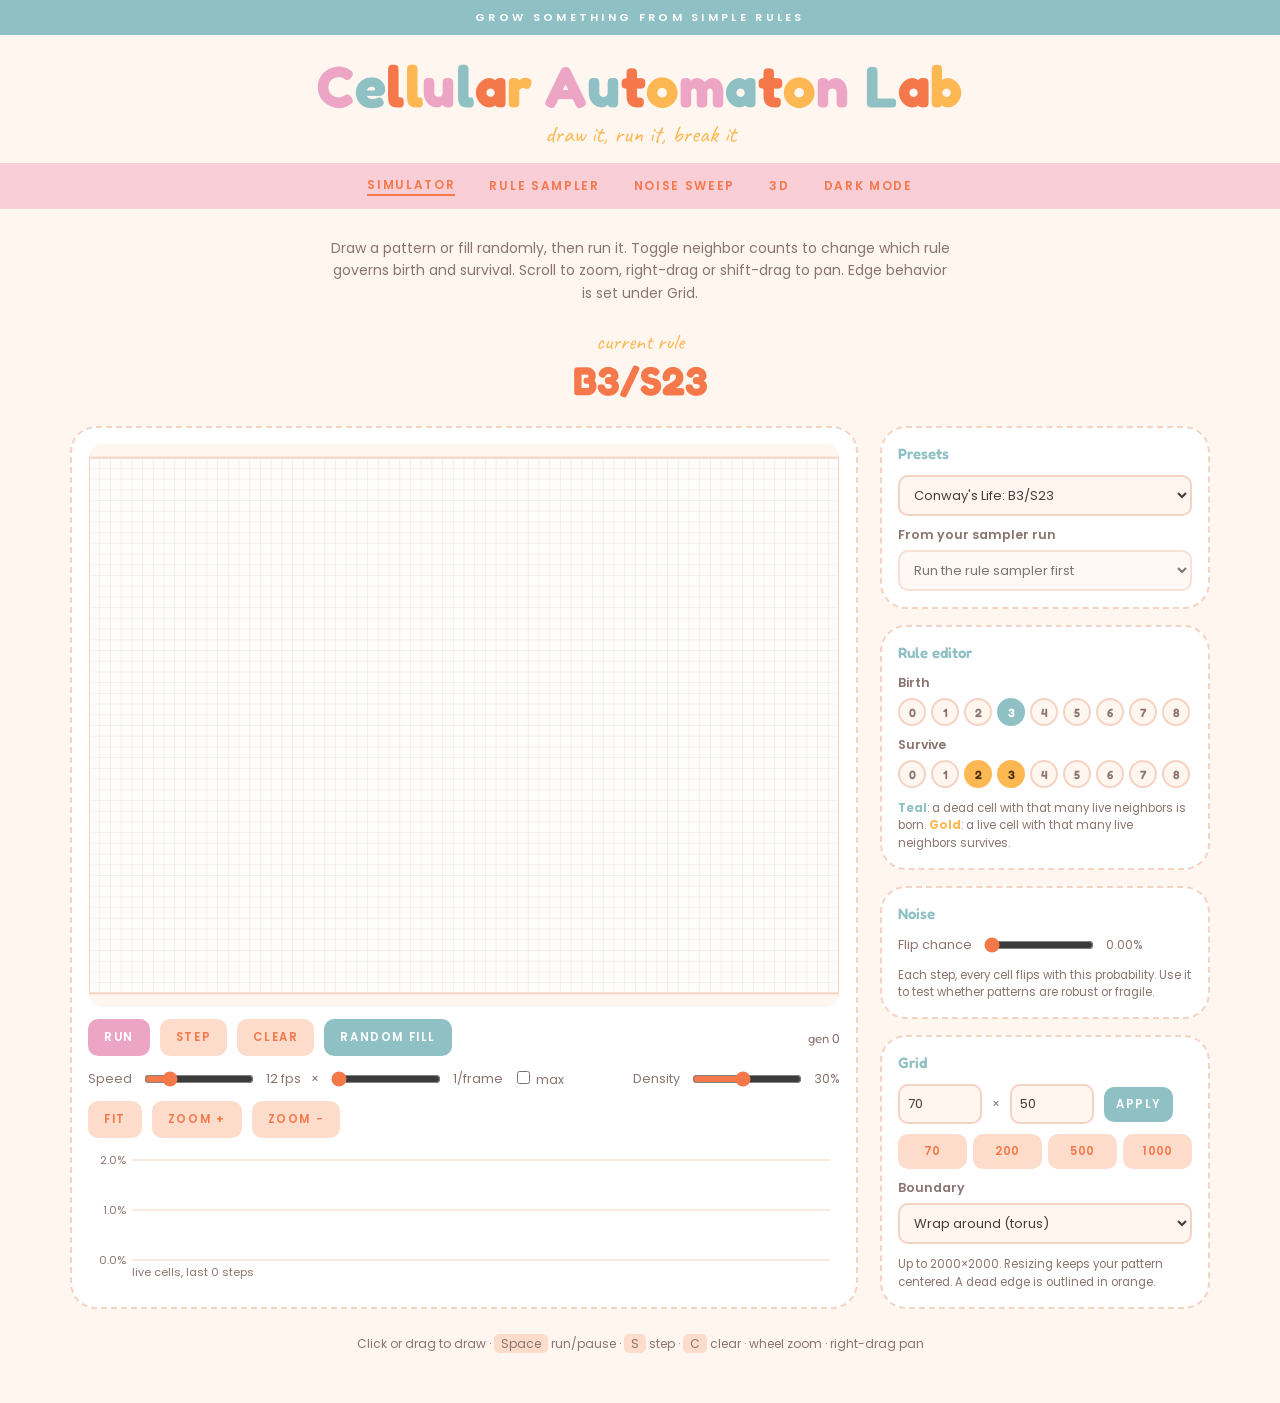
==== commit 1bc251d8: "Add files via upload" ====
--- a/index.html
+++ b/index.html
@@ -13,7 +13,7 @@
 <div class="brand"><h1 class="rainbow">Cellular Automaton Lab</h1><p class="script">draw it, run it, break it</p></div>
 <nav><a class="on" href="index.html">Simulator</a><a href="sampler.html">Rule sampler</a><a href="noise.html">Noise sweep</a><a href="3d.html">3D</a><button id="themeBtn">Dark mode</button></nav>
 <div class="wrap">
-  <p class="intro">Draw a pattern or fill randomly, then run it. Toggle neighbor counts to change which rule governs birth and survival. Edges wrap around (the grid is a torus).</p>
+  <p class="intro">Draw a pattern or fill randomly, then run it. Toggle neighbor counts to change which rule governs birth and survival. Scroll to zoom, right-drag or shift-drag to pan. Edge behavior is set under Grid.</p>
   <div class="rule-readout"><span class="lbl">current rule</span><span id="ruleText">B3/S23</span></div>
   <div class="layout">
     <div class="board-panel">
@@ -26,10 +26,12 @@
         <span class="sp"></span><span class="mono" id="genCount">gen 0</span>
       </div>
       <div class="row">
-        Speed <input type="range" id="speed" min="1" max="60" value="12"><span id="speedLabel">12 fps</span>
+        Speed <input type="range" id="speed" min="1" max="60" value="12"><span id="speedLabel">12 fps</span> × <input type="range" id="spf" min="1" max="100" value="1"><span id="spfL">1/frame</span><label><input type="checkbox" id="turbo"> max</label>
         <span class="sp"></span>
         Density <input type="range" id="density" min="5" max="60" value="30"><span id="densityLabel">30%</span>
       </div>
+      <div class="row"><button class="btn" id="fitBtn">Fit</button><button class="btn" id="zin">Zoom +</button><button class="btn" id="zout">Zoom −</button></div>
+      <canvas id="plot" class="plot"></canvas>
     </div>
     <div class="side">
       <div class="card"><h2>Presets</h2>
@@ -57,52 +59,74 @@
         <div class="row" style="margin-top:0">Flip chance <input type="range" id="noise" min="0" max="500" value="0"><span id="noiseLabel">0.00%</span></div>
         <p class="note">Each step, every cell flips with this probability. Use it to test whether patterns are robust or fragile.</p>
       </div>
-      <div class="card"><h2>Grid size</h2>
-        <div class="seg" id="sizes"><button class="btn" data-c="40" data-r="28">40×28</button><button class="btn on" data-c="70" data-r="50">70×50</button><button class="btn" data-c="110" data-r="78">110×78</button></div>
-      </div>
+      <div class="card"><h2>Grid</h2>
+        <div class="row" style="margin:0"><input type="number" id="wIn" value="70" min="8" max="2000" style="width:84px" aria-label="Width"> × <input type="number" id="hIn" value="50" min="8" max="2000" style="width:84px" aria-label="Height"><button class="btn teal" id="applySize" style="padding:9px 12px">Apply</button></div>
+        <div class="seg" id="sizes" style="margin-top:10px"><button class="btn" data-w="70" data-h="50">70</button><button class="btn" data-w="200" data-h="140">200</button><button class="btn" data-w="500" data-h="350">500</button><button class="btn" data-w="1000" data-h="700">1000</button></div>
+        <div class="lab">Boundary</div><select id="wrap"><option value="wrap">Wrap around (torus)</option><option value="dead">Dead edge (outer ring stays empty)</option></select>
+        <p class="note">Up to 2000×2000. Resizing keeps your pattern centered. A dead edge is outlined in orange.</p></div>
     </div>
   </div>
-  <footer>Click or drag to draw · <span class="kbd">Space</span> run/pause · <span class="kbd">S</span> step · <span class="kbd">C</span> clear</footer>
+  <footer>Click or drag to draw · <span class="kbd">Space</span> run/pause · <span class="kbd">S</span> step · <span class="kbd">C</span> clear · wheel zoom · right-drag pan</footer>
 </div>
 <script>
 (()=>{
-const $=id=>document.getElementById(id),cv=$('board'),ctx=cv.getContext('2d');
-let cols=70,rows=50,cell,W,H,grid=new Uint8Array(cols*rows),running=false,gen=0,last=0,fps=12,raf,painting=false,pv=1,B=new Set([3]),S=new Set([2,3]),noise=0,col={};
-const idx=(x,y)=>y*cols+x,gc=()=>$('genCount').textContent='gen '+gen;
-function colors(){col={live:CA.css('--live'),bg:CA.css('--canvas'),grid:CA.css('--grid')}}
-function resize(){const d=devicePixelRatio||1;W=cv.parentElement.clientWidth-34;cell=W/cols;H=cell*rows;
-  cv.style.width=W+'px';cv.style.height=H+'px';cv.width=W*d;cv.height=H*d;ctx.setTransform(d,0,0,d,0,0);draw()}
+const $=id=>document.getElementById(id),cv=$('board'),ctx=cv.getContext('2d'),off=document.createElement('canvas'),octx=off.getContext('2d');
+let cols=70,rows=50,grid=new Uint8Array(cols*rows),running=false,gen=0,fps=12,spf=1,turbo=false,mode='',pv=1,B=new Set([3]),S=new Set([2,3]),noise=0,dead=false,col={},W=600,H=420,z=8,ox=0,oy=0,last=null,hist=[],dirty=true,lt=0,acc=0,t1=0,sps=0,lx=0,ly=0,im,d32;
+const gc=()=>$('genCount').textContent='gen '+gen+(running?' · '+Math.round(sps)+' steps/s':'');
+const px=h=>{const[r,g,b]=[1,3,5].map(i=>parseInt(h.slice(i,i+2),16));return(255<<24|b<<16|g<<8|r)>>>0};
+function colors(){col={l:px(CA.css('--live')),b:px(CA.css('--canvas')),page:CA.css('--bg'),grid:CA.css('--grid')};dirty=true}
+function fit(){z=Math.min(W/cols,H/rows);ox=(W-cols*z)/2;oy=(H-rows*z)/2;dirty=true}
+function resize(){const d=devicePixelRatio||1;W=cv.parentElement.clientWidth-34;H=Math.round(Math.min(W*.75,innerHeight*.72));cv.style.width=W+'px';cv.style.height=H+'px';cv.width=W*d;cv.height=H*d;ctx.setTransform(d,0,0,d,0,0);fit()}
 function draw(){
-  ctx.fillStyle=col.bg;ctx.fillRect(0,0,W,H);ctx.fillStyle=col.live;
-  for(let y=0;y<rows;y++)for(let x=0;x<cols;x++)if(grid[idx(x,y)])ctx.fillRect(x*cell,y*cell,cell-(cell>6?1:0),cell-(cell>6?1:0));
-  if(cell>8){ctx.strokeStyle=col.grid;ctx.beginPath();
-    for(let x=0;x<=cols;x++){ctx.moveTo(x*cell,0);ctx.lineTo(x*cell,H)}
-    for(let y=0;y<=rows;y++){ctx.moveTo(0,y*cell);ctx.lineTo(W,y*cell)}
-    ctx.stroke()}}
+  if(!im||im.width!==cols||im.height!==rows){off.width=cols;off.height=rows;im=octx.createImageData(cols,rows);d32=new Uint32Array(im.data.buffer)}
+  const L=col.l,Bk=col.b;for(let i=0;i<grid.length;i++)d32[i]=grid[i]?L:Bk;octx.putImageData(im,0,0);
+  ctx.fillStyle=col.page;ctx.fillRect(0,0,W,H);ctx.imageSmoothingEnabled=false;ctx.drawImage(off,ox,oy,cols*z,rows*z);
+  if(z>8){ctx.strokeStyle=col.grid;ctx.lineWidth=1;ctx.beginPath();
+    const x0=Math.max(0,Math.floor(-ox/z)),x1=Math.min(cols,Math.ceil((W-ox)/z)),y0=Math.max(0,Math.floor(-oy/z)),y1=Math.min(rows,Math.ceil((H-oy)/z));
+    for(let x=x0;x<=x1;x++){ctx.moveTo(ox+x*z,oy+y0*z);ctx.lineTo(ox+x*z,oy+y1*z)}
+    for(let y=y0;y<=y1;y++){ctx.moveTo(ox+x0*z,oy+y*z);ctx.lineTo(ox+x1*z,oy+y*z)}ctx.stroke()}
+  ctx.strokeStyle=CA.css(dead?'--orange':'--line');ctx.lineWidth=2;ctx.strokeRect(ox,oy,cols*z,rows*z)}
 function step(){
-  const n=CA.step(grid,cols,rows,B,S);
-  if(noise>0)for(let i=0;i<n.length;i++)if(Math.random()<noise)n[i]^=1;
-  grid=n;gen++;gc();draw()}
-function loop(t){if(!running)return;if(t-last>=1000/fps){last=t;step()}raf=requestAnimationFrame(loop)}
-function run(v){running=v;$('playBtn').textContent=v?'Pause':'Run';if(v)raf=requestAnimationFrame(loop);else cancelAnimationFrame(raf)}
-function reset(g){grid=g||new Uint8Array(cols*rows);gen=0;gc();draw()}
-// painting
-const at=e=>{const r=cv.getBoundingClientRect();return[Math.floor((e.clientX-r.left)/cell),Math.floor((e.clientY-r.top)/cell)]};
-function paint(e){const[x,y]=at(e);if(x<0||y<0||x>=cols||y>=rows)return;grid[idx(x,y)]=pv;draw()}
-cv.addEventListener('pointerdown',e=>{painting=true;const[x,y]=at(e);if(x>=0&&y>=0&&x<cols&&y<rows)pv=grid[idx(x,y)]?0:1;paint(e);cv.setPointerCapture(e.pointerId)});
-cv.addEventListener('pointermove',e=>{if(painting)paint(e)});
-addEventListener('pointerup',()=>painting=false);
+  const n=CA.step(grid,cols,rows,B,S,dead);
+  if(noise>0){const e=noise*n.length;let k=Math.floor(e)+(Math.random()<e%1?1:0);while(k--)n[Math.random()*n.length|0]^=1}
+  let p=0;for(let i=0;i<n.length;i++)p+=n[i];
+  grid=n;gen++;hist.push(p/n.length);if(hist.length>2000)hist.splice(0,1000);dirty=true}
+function loop(t){
+  if(running&&(turbo||t-lt>=1000/fps-2)){lt=t;const t0=performance.now(),lim=turbo?12:40,max=turbo?1e9:spf;let n=0;while(n<max&&(n<1||performance.now()-t0<lim)){step();n++}acc+=n}
+  if(t-t1>500){sps=acc/(t-t1)*1000;acc=0;t1=t;if(running)gc()}
+  if(dirty){dirty=false;draw();CA.plot($('plot'),hist);gc()}
+  requestAnimationFrame(loop)}
+function run(v){running=v;$('playBtn').textContent=v?'Pause':'Run';gc()}
+function reset(g){grid=g||new Uint8Array(cols*rows);gen=0;hist=[];dirty=true}
+function applySize(c,r){c=Math.max(8,Math.min(2000,c|0||70));r=Math.max(8,Math.min(2000,r|0||50));$('wIn').value=c;$('hIn').value=r;
+  const g=new Uint8Array(c*r),dx=(c-cols)>>1,dy=(r-rows)>>1;
+  for(let y=0;y<rows;y++){const ny=y+dy;if(ny<0||ny>=r)continue;for(let x=0;x<cols;x++){const nx=x+dx;if(nx>=0&&nx<c)g[ny*c+nx]=grid[y*cols+x]}}
+  cols=c;rows=r;grid=g;fit()}
+// drawing, zoom, pan
+const at=e=>{const r=cv.getBoundingClientRect();return[Math.floor((e.clientX-r.left-ox)/z),Math.floor((e.clientY-r.top-oy)/z)]};
+const put=(x,y)=>{if(x>=0&&y>=0&&x<cols&&y<rows)grid[y*cols+x]=pv};
+function paint(e){const[x,y]=at(e);if(last){const n=Math.max(Math.abs(x-last[0]),Math.abs(y-last[1]),1);for(let i=1;i<=n;i++)put(Math.round(last[0]+(x-last[0])*i/n),Math.round(last[1]+(y-last[1])*i/n))}else put(x,y);last=[x,y];dirty=true}
+cv.addEventListener('pointerdown',e=>{lx=e.clientX;ly=e.clientY;cv.setPointerCapture(e.pointerId);
+  if(e.button!==0||e.shiftKey){mode='pan';return}mode='paint';const[x,y]=at(e);pv=x>=0&&y>=0&&x<cols&&y<rows&&grid[y*cols+x]?0:1;last=null;paint(e)});
+cv.addEventListener('pointermove',e=>{if(mode==='paint')paint(e);else if(mode==='pan'){ox+=e.clientX-lx;oy+=e.clientY-ly;lx=e.clientX;ly=e.clientY;dirty=true}});
+addEventListener('pointerup',()=>{mode='';last=null});
+cv.addEventListener('contextmenu',e=>e.preventDefault());
+function zoomAt(mx,my,k){const nz=Math.min(80,Math.max(.05,z*k));ox=mx-(mx-ox)*nz/z;oy=my-(my-oy)*nz/z;z=nz;dirty=true}
+cv.addEventListener('wheel',e=>{e.preventDefault();const r=cv.getBoundingClientRect();zoomAt(e.clientX-r.left,e.clientY-r.top,Math.exp(-e.deltaY*.0015))},{passive:false});
+$('zin').onclick=()=>zoomAt(W/2,H/2,1.4);$('zout').onclick=()=>zoomAt(W/2,H/2,1/1.4);$('fitBtn').onclick=fit;
 // controls
 $('playBtn').onclick=()=>run(!running);
 $('stepBtn').onclick=()=>{if(!running)step()};
 $('clearBtn').onclick=()=>reset();
-$('randomBtn').onclick=()=>{const d=$('density').value/100;reset(Uint8Array.from({length:cols*rows},()=>Math.random()<d?1:0))};
+$('randomBtn').onclick=()=>{const d=$('density').value/100,a=new Uint8Array(cols*rows);for(let i=0;i<a.length;i++)a[i]=Math.random()<d?1:0;reset(a)};
 $('speed').oninput=e=>{fps=+e.target.value;$('speedLabel').textContent=fps+' fps'};
+$('spf').oninput=e=>{spf=+e.target.value;$('spfL').textContent=spf+'/frame'};
+$('turbo').onchange=e=>turbo=e.target.checked;
 $('density').oninput=e=>$('densityLabel').textContent=e.target.value+'%';
 $('noise').oninput=e=>{const p=e.target.value/100;noise=p/100;$('noiseLabel').textContent=p.toFixed(2)+'%'};
-document.querySelectorAll('#sizes .btn').forEach(b=>b.onclick=()=>{
-  document.querySelectorAll('#sizes .btn').forEach(x=>x.classList.remove('on'));b.classList.add('on');
-  cols=+b.dataset.c;rows=+b.dataset.r;reset();resize()});
+$('wrap').onchange=e=>{dead=e.target.value==='dead';dirty=true};
+$('applySize').onclick=()=>applySize(+$('wIn').value,+$('hIn').value);
+document.querySelectorAll('#sizes .btn').forEach(b=>b.onclick=()=>{document.querySelectorAll('#sizes .btn').forEach(x=>x.classList.remove('on'));b.classList.add('on');applySize(+b.dataset.w,+b.dataset.h)});
 addEventListener('keydown',e=>{
   if(['SELECT','INPUT'].includes(e.target.tagName))return;
   if(e.code==='Space'){e.preventDefault();run(!running)}
@@ -110,16 +134,14 @@
   if(e.key==='c'||e.key==='C')reset()});
 // rule editor
 const btns={b:[],s:[]};
-function build(el,set,cls,k){for(let n=0;n<=8;n++){const b=document.createElement('button');b.className='cb';b.textContent=n;
-  b.onclick=()=>{set.has(n)?set.delete(n):set.add(n);sync();$('presetSelect').value='custom';$('sampleSelect').value=''};
-  el.appendChild(b);btns[k].push(b)}}
+function build(el,set,k){for(let n=0;n<=8;n++){const b=document.createElement('button');b.className='cb';b.textContent=n;
+  b.onclick=()=>{set.has(n)?set.delete(n):set.add(n);sync();$('presetSelect').value='custom';$('sampleSelect').value=''};el.appendChild(b);btns[k].push(b)}}
 function sync(){btns.b.forEach((b,n)=>b.classList.toggle('b',B.has(n)));btns.s.forEach((b,n)=>b.classList.toggle('s',S.has(n)));$('ruleText').textContent=CA.fmt(B,S)}
 function setRule(str){const r=CA.parse(str);if(!r)return false;B=r.B;S=r.S;sync();
   const norm=CA.fmt(B,S);$('presetSelect').value=[...$('presetSelect').options].some(o=>o.value===norm)?norm:'custom';
   $('sampleSelect').value=[...$('sampleSelect').options].some(o=>o.value===norm)?norm:'';return true}
-build($('birthCounts'),B,'b','b');build($('surviveCounts'),S,'s','s');
+build($('birthCounts'),B,'b');build($('surviveCounts'),S,'s');
 $('presetSelect').onchange=e=>{if(e.target.value!=='custom')setRule(e.target.value)};
-// sampled rules, grouped by class
 (function(){const sel=$('sampleSelect'),list=CA.samples();
   if(!list.length){sel.innerHTML='<option value="">Run the rule sampler first</option>';sel.disabled=true;return}
   sel.innerHTML='<option value="">Choose a sampled rule…</option>';
@@ -128,12 +150,9 @@
     const g=document.createElement('optgroup');g.label=c+' ('+items.length+')';
     items.forEach(r=>{const o=document.createElement('option');o.value=r.rule;o.textContent=r.rule;g.appendChild(o)});sel.appendChild(g)})})();
 $('sampleSelect').onchange=e=>{if(e.target.value)setRule(e.target.value)};
-// hash loading: index.html#B36/S23
-function fromHash(){const h=decodeURIComponent(location.hash.slice(1));if(h&&setRule(h)){reset(Uint8Array.from({length:cols*rows},()=>Math.random()<$('density').value/100?1:0))}}
-addEventListener('hashchange',fromHash);
-addEventListener('themechange',()=>{colors();draw()});
-addEventListener('resize',resize);
-colors();sync();resize();fromHash();
+function fromHash(){const h=decodeURIComponent(location.hash.slice(1));if(h&&setRule(h))$('randomBtn').click()}
+addEventListener('hashchange',fromHash);addEventListener('themechange',colors);addEventListener('resize',resize);
+colors();sync();resize();fromHash();requestAnimationFrame(loop);
 })();
 </script>
 </body>
--- a/style.css
+++ b/style.css
@@ -51,3 +51,6 @@
 .dot{width:10px;height:10px;border-radius:50%;display:inline-block;margin-right:5px}
 footer{text-align:center;color:var(--dim);font-size:12px;margin-top:26px}
 .kbd{background:var(--peach);padding:1px 7px;border-radius:5px}
+
+.plot{width:100%;height:130px;display:block;margin-top:12px}
+input[type=number]{background:var(--bg);color:var(--ink);border:2px solid var(--line);border-radius:10px;padding:8px;font:13px 'Poppins',sans-serif}
